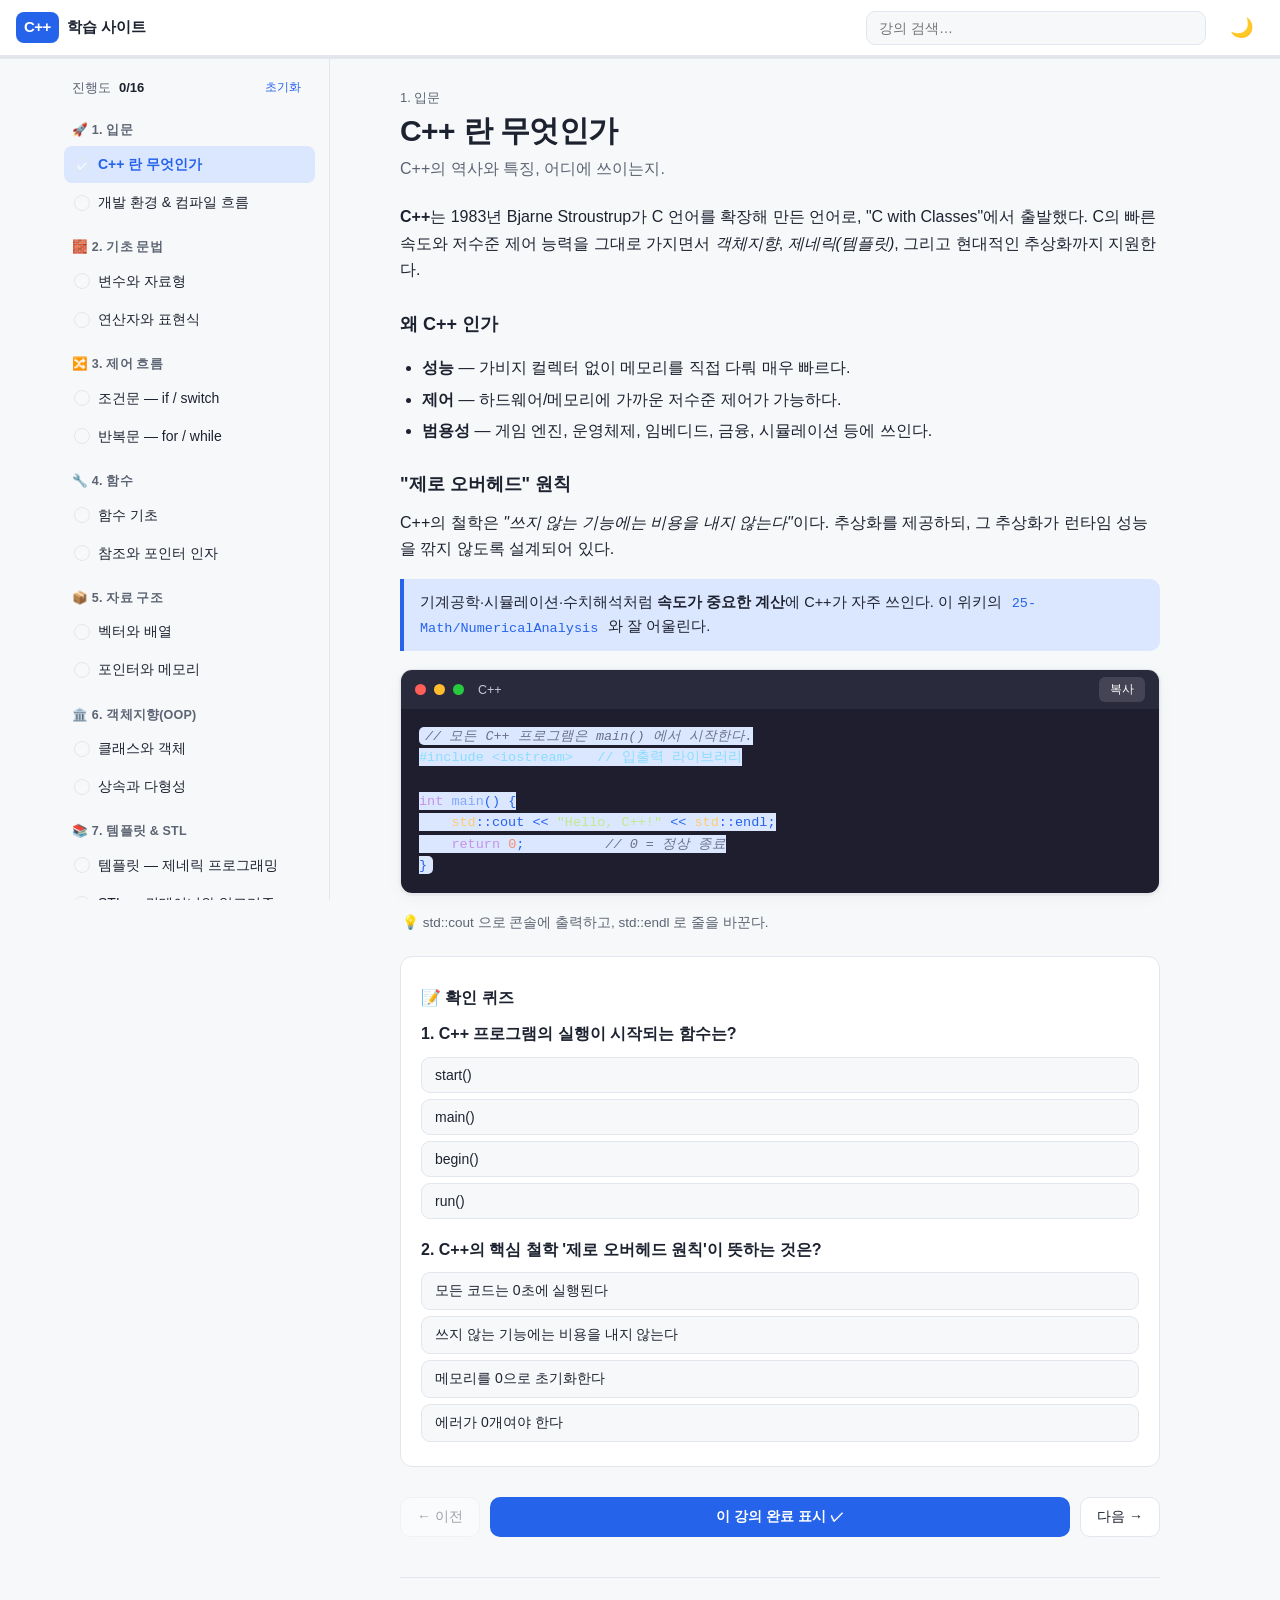
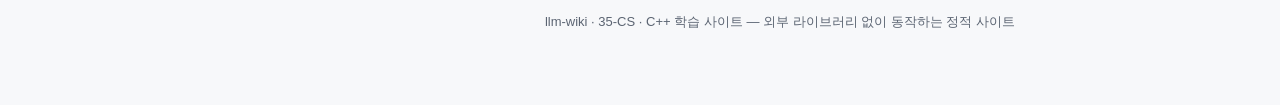
==== 35-CS/cpp-learning-site/index.html @ 4321ca84 "feat(cs): C++ 학습 사이트 추가 (입문~모던 C++ 인터랙티브 정적 사이트) 35-CS/cpp-learning-site/ — 외부 의존성 없는 순수 HTML/CSS/JS" ====
<!DOCTYPE html>
<html lang="ko">
<head>
  <meta charset="UTF-8" />
  <meta name="viewport" content="width=device-width, initial-scale=1.0" />
  <title>C++ 학습 사이트 · llm-wiki</title>
  <meta name="description" content="입문부터 모던 C++까지 — 코드 예제와 퀴즈로 배우는 C++ 학습 사이트" />
  <link rel="stylesheet" href="css/style.css" />
</head>
<body>
  <!-- 상단 바 -->
  <header class="topbar">
    <button id="menuToggle" class="icon-btn" aria-label="메뉴 열기">☰</button>
    <a class="brand" href="#intro">
      <span class="logo">C++</span>
      <span class="brand-text">학습 사이트</span>
    </a>
    <div class="search-wrap">
      <input id="search" type="search" placeholder="강의 검색…" autocomplete="off" />
      <ul id="searchResults" class="search-results" hidden></ul>
    </div>
    <button id="themeToggle" class="icon-btn" aria-label="테마 전환" title="다크/라이트">🌙</button>
  </header>

  <!-- 진행도 바 -->
  <div class="progress-bar"><div id="progressFill" class="progress-fill"></div></div>

  <div class="layout">
    <!-- 사이드바 -->
    <aside id="sidebar" class="sidebar">
      <div class="progress-text">
        진행도 <strong id="progressCount">0/0</strong>
        <button id="resetProgress" class="link-btn" title="진행도 초기화">초기화</button>
      </div>
      <nav id="nav" class="nav"><!-- JS가 채움 --></nav>
    </aside>
    <div id="overlay" class="overlay" hidden></div>

    <!-- 본문 -->
    <main class="content">
      <article id="lesson" class="lesson"><!-- JS가 채움 --></article>

      <div class="lesson-nav">
        <button id="prevBtn" class="nav-btn">← 이전</button>
        <button id="completeBtn" class="complete-btn">이 강의 완료 표시 ✓</button>
        <button id="nextBtn" class="nav-btn">다음 →</button>
      </div>

      <footer class="footer">
        <p>llm-wiki · 35-CS · C++ 학습 사이트 — 외부 라이브러리 없이 동작하는 정적 사이트</p>
      </footer>
    </main>
  </div>

  <script src="js/lessons.js"></script>
  <script src="js/app.js"></script>
</body>
</html>
---- 35-CS/cpp-learning-site/css/style.css ----
/* ===== 테마 변수 ===== */
:root {
  --bg: #f7f8fa;
  --bg-elev: #ffffff;
  --bg-code: #1e1e2e;
  --text: #1d2230;
  --text-dim: #5b6472;
  --border: #e3e6ec;
  --accent: #2563eb;
  --accent-soft: #dbe7ff;
  --green: #16a34a;
  --green-soft: #dcfce7;
  --amber: #b45309;
  --amber-soft: #fef3c7;
  --red: #dc2626;
  --shadow: 0 1px 3px rgba(0,0,0,.08), 0 4px 16px rgba(0,0,0,.04);
  --radius: 12px;
  --sidebar-w: 280px;
  --top-h: 56px;
}
[data-theme="dark"] {
  --bg: #0f1117;
  --bg-elev: #171a23;
  --bg-code: #11131a;
  --text: #e6e9ef;
  --text-dim: #9aa3b2;
  --border: #262b38;
  --accent: #5b8cff;
  --accent-soft: #1c2740;
  --green: #4ade80;
  --green-soft: #14321f;
  --amber: #fbbf24;
  --amber-soft: #36280c;
  --red: #f87171;
  --shadow: 0 2px 8px rgba(0,0,0,.4);
}

* { box-sizing: border-box; }
html { scroll-behavior: smooth; }
body {
  margin: 0;
  font-family: -apple-system, "Segoe UI", "Pretendard", "Apple SD Gothic Neo", Roboto, sans-serif;
  background: var(--bg);
  color: var(--text);
  line-height: 1.65;
  -webkit-font-smoothing: antialiased;
}

/* ===== 상단 바 ===== */
.topbar {
  position: sticky; top: 0; z-index: 30;
  height: var(--top-h);
  display: flex; align-items: center; gap: 14px;
  padding: 0 16px;
  background: var(--bg-elev);
  border-bottom: 1px solid var(--border);
}
.brand { display: flex; align-items: center; gap: 8px; text-decoration: none; color: var(--text); font-weight: 700; }
.logo {
  background: var(--accent); color: #fff; font-weight: 800;
  padding: 3px 8px; border-radius: 8px; font-size: 15px; letter-spacing: -.5px;
}
.brand-text { font-size: 15px; }
.icon-btn {
  background: transparent; border: 1px solid transparent; cursor: pointer;
  font-size: 19px; padding: 6px 9px; border-radius: 8px; color: var(--text);
}
.icon-btn:hover { background: var(--bg); border-color: var(--border); }
#menuToggle { display: none; }

.search-wrap { position: relative; margin-left: auto; width: min(340px, 42vw); }
#search {
  width: 100%; padding: 8px 12px; border-radius: 9px;
  border: 1px solid var(--border); background: var(--bg);
  color: var(--text); font-size: 14px; outline: none;
}
#search:focus { border-color: var(--accent); box-shadow: 0 0 0 3px var(--accent-soft); }
.search-results {
  position: absolute; top: 110%; left: 0; right: 0; margin: 0; padding: 6px; list-style: none;
  background: var(--bg-elev); border: 1px solid var(--border); border-radius: 10px;
  box-shadow: var(--shadow); max-height: 60vh; overflow-y: auto; z-index: 40;
}
.search-results li { padding: 9px 11px; border-radius: 7px; cursor: pointer; font-size: 14px; }
.search-results li:hover, .search-results li.active { background: var(--accent-soft); }
.search-results .sr-stage { color: var(--text-dim); font-size: 12px; }
.search-results .empty { color: var(--text-dim); cursor: default; }

/* ===== 진행도 바 ===== */
.progress-bar { height: 3px; background: var(--border); position: sticky; top: var(--top-h); z-index: 25; }
.progress-fill { height: 100%; width: 0; background: var(--green); transition: width .35s ease; }

/* ===== 레이아웃 ===== */
.layout { display: flex; max-width: 1180px; margin: 0 auto; }
.sidebar {
  width: var(--sidebar-w); flex-shrink: 0;
  position: sticky; top: calc(var(--top-h) + 3px);
  height: calc(100vh - var(--top-h) - 3px);
  overflow-y: auto; padding: 18px 14px;
  border-right: 1px solid var(--border);
}
.progress-text { font-size: 13px; color: var(--text-dim); margin: 0 8px 12px; display: flex; align-items: center; gap: 8px; }
.progress-text strong { color: var(--text); }
.link-btn { margin-left: auto; background: none; border: none; color: var(--accent); cursor: pointer; font-size: 12px; }
.link-btn:hover { text-decoration: underline; }

.nav-stage { margin-bottom: 6px; }
.nav-stage-title {
  display: flex; align-items: center; gap: 7px;
  font-size: 12.5px; font-weight: 700; text-transform: none;
  color: var(--text-dim); padding: 10px 8px 4px; letter-spacing: .2px;
}
.nav-item {
  display: flex; align-items: center; gap: 8px;
  padding: 7px 10px; margin: 1px 0; border-radius: 8px;
  cursor: pointer; font-size: 14px; color: var(--text); text-decoration: none;
}
.nav-item:hover { background: var(--bg); }
.nav-item.active { background: var(--accent-soft); color: var(--accent); font-weight: 600; }
.nav-check { width: 16px; height: 16px; flex-shrink: 0; border-radius: 50%;
  border: 1.5px solid var(--border); display: grid; place-items: center; font-size: 10px; color: #fff; }
.nav-item.done .nav-check { background: var(--green); border-color: var(--green); }

.overlay { position: fixed; inset: 0; background: rgba(0,0,0,.4); z-index: 20; }

/* ===== 본문 ===== */
.content { flex: 1; min-width: 0; padding: 28px 36px 60px; }
.lesson { max-width: 760px; margin: 0 auto; }
.lesson .crumb { font-size: 13px; color: var(--text-dim); margin-bottom: 4px; }
.lesson h1 { font-size: 30px; margin: 4px 0 6px; letter-spacing: -.6px; line-height: 1.25; }
.lesson .summary { color: var(--text-dim); font-size: 16px; margin: 0 0 22px; }
.lesson h3 { font-size: 18px; margin: 26px 0 8px; }
.lesson p { margin: 10px 0; }
.lesson ul, .lesson ol { padding-left: 22px; }
.lesson li { margin: 5px 0; }
.lesson code {
  background: var(--accent-soft); color: var(--accent);
  padding: 1.5px 6px; border-radius: 5px; font-size: 13.5px;
  font-family: "JetBrains Mono", "Fira Code", Consolas, monospace;
}
[data-theme="dark"] .lesson code { color: #bcd0ff; }
pre.mini { background: var(--bg-elev); border: 1px dashed var(--border);
  padding: 8px 12px; border-radius: 8px; font-size: 13px; overflow-x: auto; }

.tbl { width: 100%; border-collapse: collapse; margin: 14px 0; font-size: 14px; }
.tbl th, .tbl td { border: 1px solid var(--border); padding: 8px 11px; text-align: left; }
.tbl th { background: var(--bg); font-weight: 600; }

.callout {
  background: var(--accent-soft); border-left: 4px solid var(--accent);
  padding: 12px 16px; border-radius: 0 10px 10px 0; margin: 16px 0; font-size: 14.5px;
}
.callout.warn { background: var(--amber-soft); border-left-color: var(--amber); }

/* ===== 코드 블록 ===== */
.code-block { margin: 18px 0; border-radius: var(--radius); overflow: hidden;
  border: 1px solid var(--border); box-shadow: var(--shadow); }
.code-head {
  display: flex; align-items: center; gap: 8px;
  background: #2a2a3d; color: #c8c8d8; padding: 7px 14px; font-size: 12.5px;
}
[data-theme="dark"] .code-head { background: #1a1c26; }
.code-head .dot { width: 11px; height: 11px; border-radius: 50%; }
.code-head .dot.r { background: #ff5f56; } .code-head .dot.y { background: #ffbd2e; } .code-head .dot.g { background: #27c93f; }
.code-head .lang { margin-left: 6px; }
.copy-btn { margin-left: auto; background: rgba(255,255,255,.12); color: #fff;
  border: none; padding: 4px 11px; border-radius: 6px; cursor: pointer; font-size: 12px; }
.copy-btn:hover { background: rgba(255,255,255,.24); }
.copy-btn.copied { background: var(--green); }
pre.code {
  margin: 0; background: var(--bg-code); color: #e4e4f0;
  padding: 16px 18px; overflow-x: auto; font-size: 13.5px; line-height: 1.6;
  font-family: "JetBrains Mono", "Fira Code", Consolas, monospace;
}
.code-note { font-size: 13.5px; color: var(--text-dim); margin: -6px 0 0; padding: 0 2px; }
.code-note::before { content: "💡 "; }

/* 구문 강조 토큰 */
.tok-key { color: #c792ea; } .tok-str { color: #c3e88d; }
.tok-num { color: #f78c6c; } .tok-com { color: #6b7089; font-style: italic; }
.tok-pre { color: #89ddff; } .tok-fn { color: #82aaff; } .tok-type { color: #ffcb6b; }

/* ===== 퀴즈 ===== */
.quiz { background: var(--bg-elev); border: 1px solid var(--border);
  border-radius: var(--radius); padding: 18px 20px; margin: 22px 0; }
.quiz-title { font-weight: 700; font-size: 16px; margin: 0 0 14px; display: flex; align-items: center; gap: 8px; }
.quiz-q { margin-bottom: 18px; }
.quiz-q:last-child { margin-bottom: 0; }
.quiz-q p { font-weight: 600; margin: 0 0 9px; }
.quiz-opt {
  display: block; width: 100%; text-align: left; cursor: pointer;
  background: var(--bg); border: 1px solid var(--border); color: var(--text);
  padding: 9px 13px; border-radius: 9px; margin: 6px 0; font-size: 14px; transition: .12s;
}
.quiz-opt:hover:not(:disabled) { border-color: var(--accent); }
.quiz-opt.correct { background: var(--green-soft); border-color: var(--green); font-weight: 600; }
.quiz-opt.wrong { background: #fde8e8; border-color: var(--red); }
[data-theme="dark"] .quiz-opt.wrong { background: #3a1414; }
.quiz-explain { font-size: 13.5px; color: var(--text-dim); margin: 8px 2px 0;
  padding: 9px 12px; background: var(--bg); border-radius: 8px; border-left: 3px solid var(--accent); }
.quiz-explain.hidden { display: none; }

/* ===== 강의 하단 내비 ===== */
.lesson-nav { max-width: 760px; margin: 30px auto 0; display: flex; gap: 10px; align-items: center; }
.nav-btn { background: var(--bg-elev); border: 1px solid var(--border); color: var(--text);
  padding: 10px 16px; border-radius: 10px; cursor: pointer; font-size: 14px; }
.nav-btn:hover:not(:disabled) { border-color: var(--accent); color: var(--accent); }
.nav-btn:disabled { opacity: .4; cursor: not-allowed; }
.complete-btn { flex: 1; background: var(--accent); color: #fff; border: none;
  padding: 11px; border-radius: 10px; cursor: pointer; font-size: 14px; font-weight: 600; }
.complete-btn:hover { filter: brightness(1.07); }
.complete-btn.done { background: var(--green); }

.footer { max-width: 760px; margin: 40px auto 0; padding-top: 20px;
  border-top: 1px solid var(--border); color: var(--text-dim); font-size: 13px; text-align: center; }

/* ===== 반응형 ===== */
@media (max-width: 820px) {
  #menuToggle { display: inline-block; }
  .brand-text { display: none; }
  .sidebar {
    position: fixed; left: 0; top: var(--top-h); bottom: 0; z-index: 25;
    background: var(--bg-elev); width: 84vw; max-width: 320px; height: auto;
    transform: translateX(-100%); transition: transform .25s ease;
  }
  .sidebar.open { transform: translateX(0); box-shadow: var(--shadow); }
  .content { padding: 22px 18px 50px; }
  .lesson h1 { font-size: 25px; }
  .search-wrap { width: 46vw; }
}
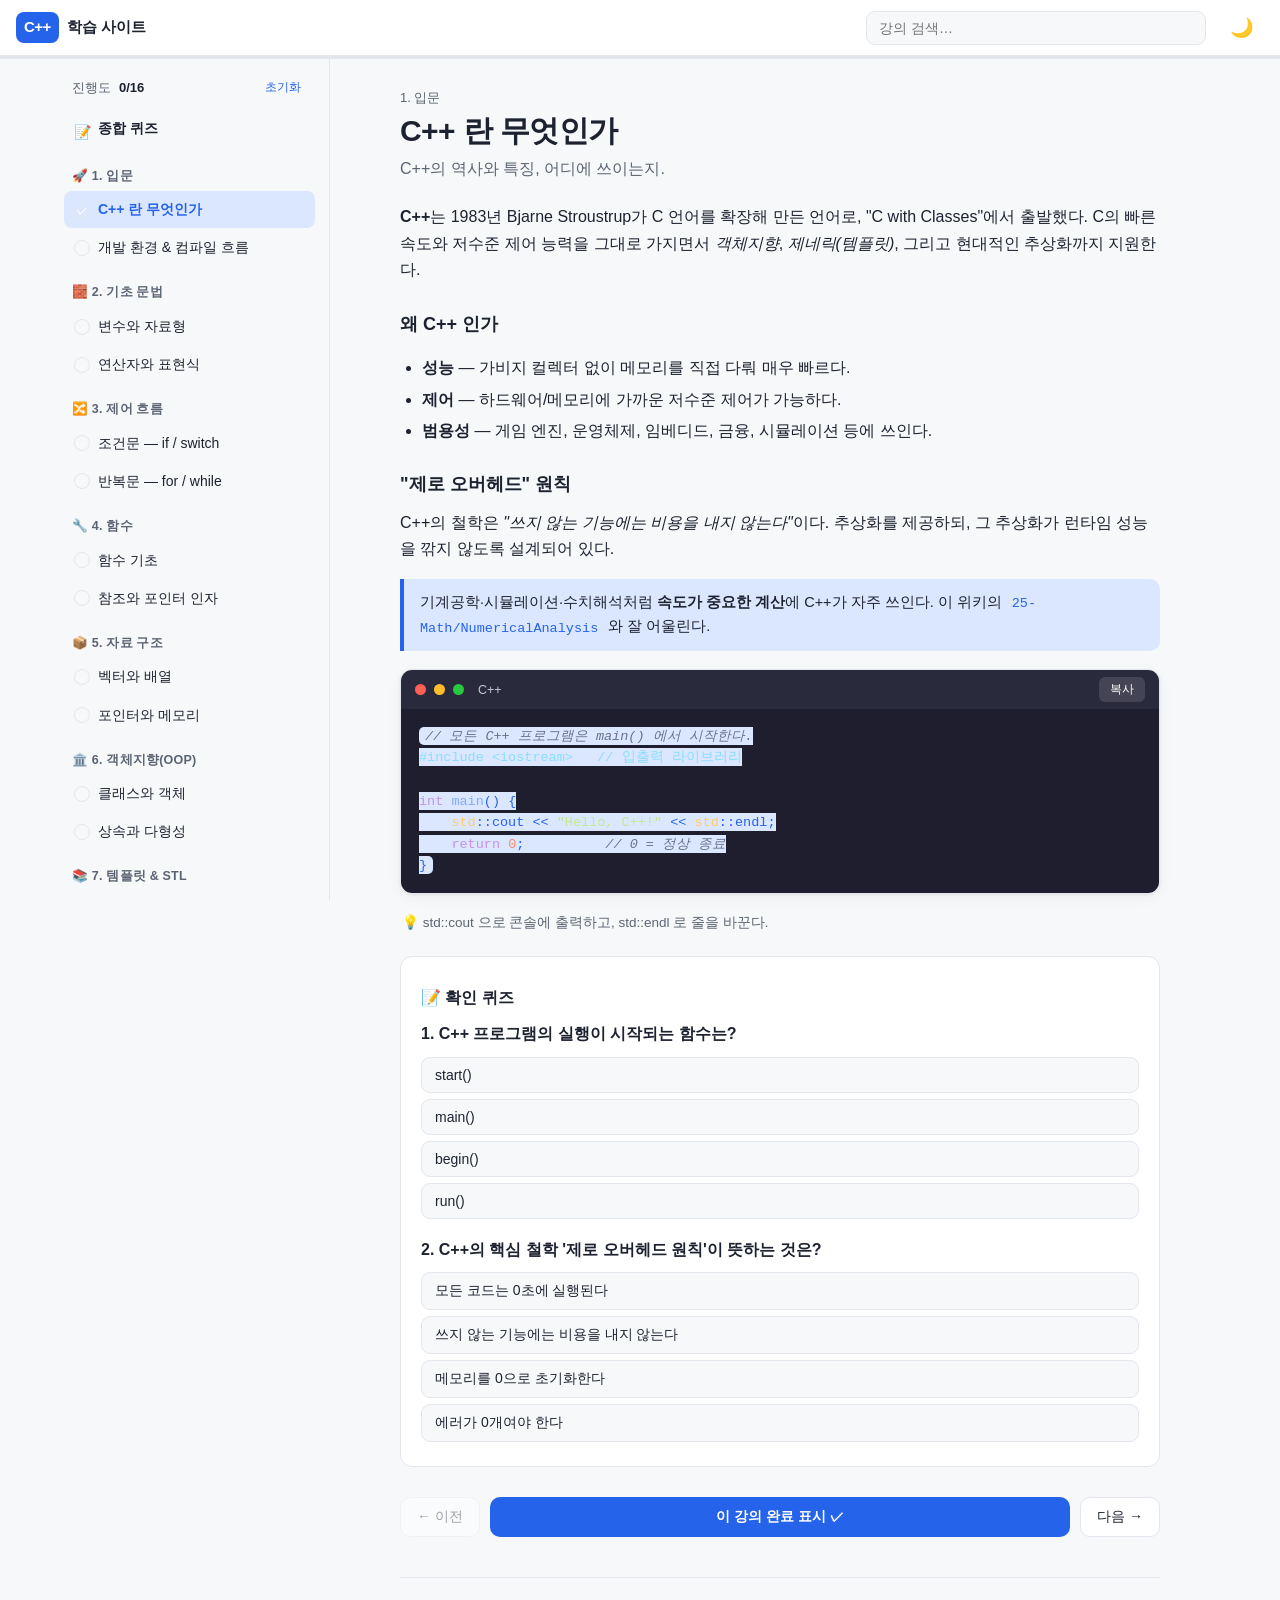
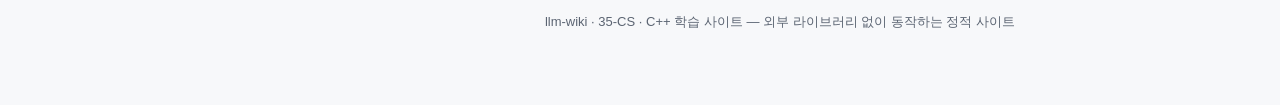
==== commit b824ce45: "feat(cs): 종합 퀴즈 코너 추가 (개념 문제 / 코딩 문제 분리) 사이드바 '📝 종합 퀴즈' 에서 탭으로 분리: - 개념 문제 12개 (객관식) - 코딩 문제 16개 — 출" ====
--- a/35-CS/cpp-learning-site/index.html
+++ b/35-CS/cpp-learning-site/index.html
@@ -38,13 +38,19 @@
 
     <!-- 본문 -->
     <main class="content">
-      <article id="lesson" class="lesson"><!-- JS가 채움 --></article>
+      <!-- 강의 뷰 -->
+      <div id="lessonView">
+        <article id="lesson" class="lesson"><!-- JS가 채움 --></article>
 
-      <div class="lesson-nav">
-        <button id="prevBtn" class="nav-btn">← 이전</button>
-        <button id="completeBtn" class="complete-btn">이 강의 완료 표시 ✓</button>
-        <button id="nextBtn" class="nav-btn">다음 →</button>
+        <div class="lesson-nav">
+          <button id="prevBtn" class="nav-btn">← 이전</button>
+          <button id="completeBtn" class="complete-btn">이 강의 완료 표시 ✓</button>
+          <button id="nextBtn" class="nav-btn">다음 →</button>
+        </div>
       </div>
+
+      <!-- 종합 퀴즈 뷰 -->
+      <div id="quizView" hidden><!-- JS가 채움 --></div>
 
       <footer class="footer">
         <p>llm-wiki · 35-CS · C++ 학습 사이트 — 외부 라이브러리 없이 동작하는 정적 사이트</p>
@@ -53,6 +59,7 @@
   </div>
 
   <script src="js/lessons.js"></script>
+  <script src="js/quizzes.js"></script>
   <script src="js/app.js"></script>
 </body>
 </html>
--- a/35-CS/cpp-learning-site/css/style.css
+++ b/35-CS/cpp-learning-site/css/style.css
@@ -213,6 +213,67 @@
 .footer { max-width: 760px; margin: 40px auto 0; padding-top: 20px;
   border-top: 1px solid var(--border); color: var(--text-dim); font-size: 13px; text-align: center; }
 
+/* ===== 종합 퀴즈 코너 ===== */
+.nav-item.quiz-link { font-weight: 600; margin-bottom: 8px; background: var(--bg); }
+.nav-item.quiz-link.active { background: var(--accent-soft); color: var(--accent); }
+.nav-check.quiz-ic { border: none; font-size: 14px; background: transparent; }
+
+.qz-tabs { display: flex; gap: 8px; margin: 18px 0 6px; }
+.qz-tab {
+  flex: 1; background: var(--bg-elev); border: 1px solid var(--border); color: var(--text);
+  padding: 11px; border-radius: 10px; cursor: pointer; font-size: 15px; font-weight: 600;
+  display: flex; align-items: center; justify-content: center; gap: 8px;
+}
+.qz-tab:hover { border-color: var(--accent); }
+.qz-tab.active { background: var(--accent); color: #fff; border-color: var(--accent); }
+.qz-tab .cnt {
+  font-size: 12px; background: rgba(0,0,0,.12); padding: 1px 8px; border-radius: 20px; font-weight: 700;
+}
+.qz-tab.active .cnt { background: rgba(255,255,255,.25); }
+
+.qz-score {
+  font-size: 14px; color: var(--text-dim); margin: 10px 2px 18px;
+  display: flex; align-items: center; gap: 10px;
+}
+.qz-score strong { color: var(--green); font-size: 17px; }
+
+.quiz-q.qz {
+  background: var(--bg-elev); border: 1px solid var(--border);
+  border-radius: var(--radius); padding: 18px 20px; margin: 14px 0;
+}
+.quiz-q .q-num {
+  display: inline-grid; place-items: center; width: 24px; height: 24px;
+  background: var(--accent); color: #fff; border-radius: 50%;
+  font-size: 13px; font-weight: 700; margin-right: 6px; vertical-align: middle;
+}
+.badge {
+  font-size: 11.5px; font-weight: 700; padding: 2px 8px; border-radius: 6px;
+  background: var(--accent-soft); color: var(--accent); margin-right: 6px; vertical-align: middle;
+}
+.badge.fill-badge { background: var(--amber-soft); color: var(--amber); }
+pre.code.qz-code { margin: 12px 0; border-radius: 10px; font-size: 13px; }
+.quiz-opt code { background: transparent; color: inherit; padding: 0; }
+
+.fill-row { display: flex; gap: 8px; margin-top: 12px; }
+.fill-input {
+  flex: 1; padding: 10px 13px; border-radius: 9px; border: 1px solid var(--border);
+  background: var(--bg); color: var(--text); font-size: 14px;
+  font-family: "JetBrains Mono", "Fira Code", Consolas, monospace; outline: none;
+}
+.fill-input:focus { border-color: var(--accent); box-shadow: 0 0 0 3px var(--accent-soft); }
+.fill-input.ok { border-color: var(--green); }
+.fill-input.ng { border-color: var(--red); }
+.fill-check {
+  background: var(--accent); color: #fff; border: none; padding: 0 18px;
+  border-radius: 9px; cursor: pointer; font-size: 14px; font-weight: 600;
+}
+.fill-check:hover:not(:disabled) { filter: brightness(1.08); }
+.fill-check:disabled { opacity: .5; cursor: not-allowed; }
+.fill-feedback { font-size: 13.5px; font-weight: 600; margin: 9px 2px 0; }
+.fill-feedback.ok { color: var(--green); }
+.fill-feedback.ng { color: var(--red); }
+.fill-feedback.hidden { display: none; }
+
 /* ===== 반응형 ===== */
 @media (max-width: 820px) {
   #menuToggle { display: inline-block; }
